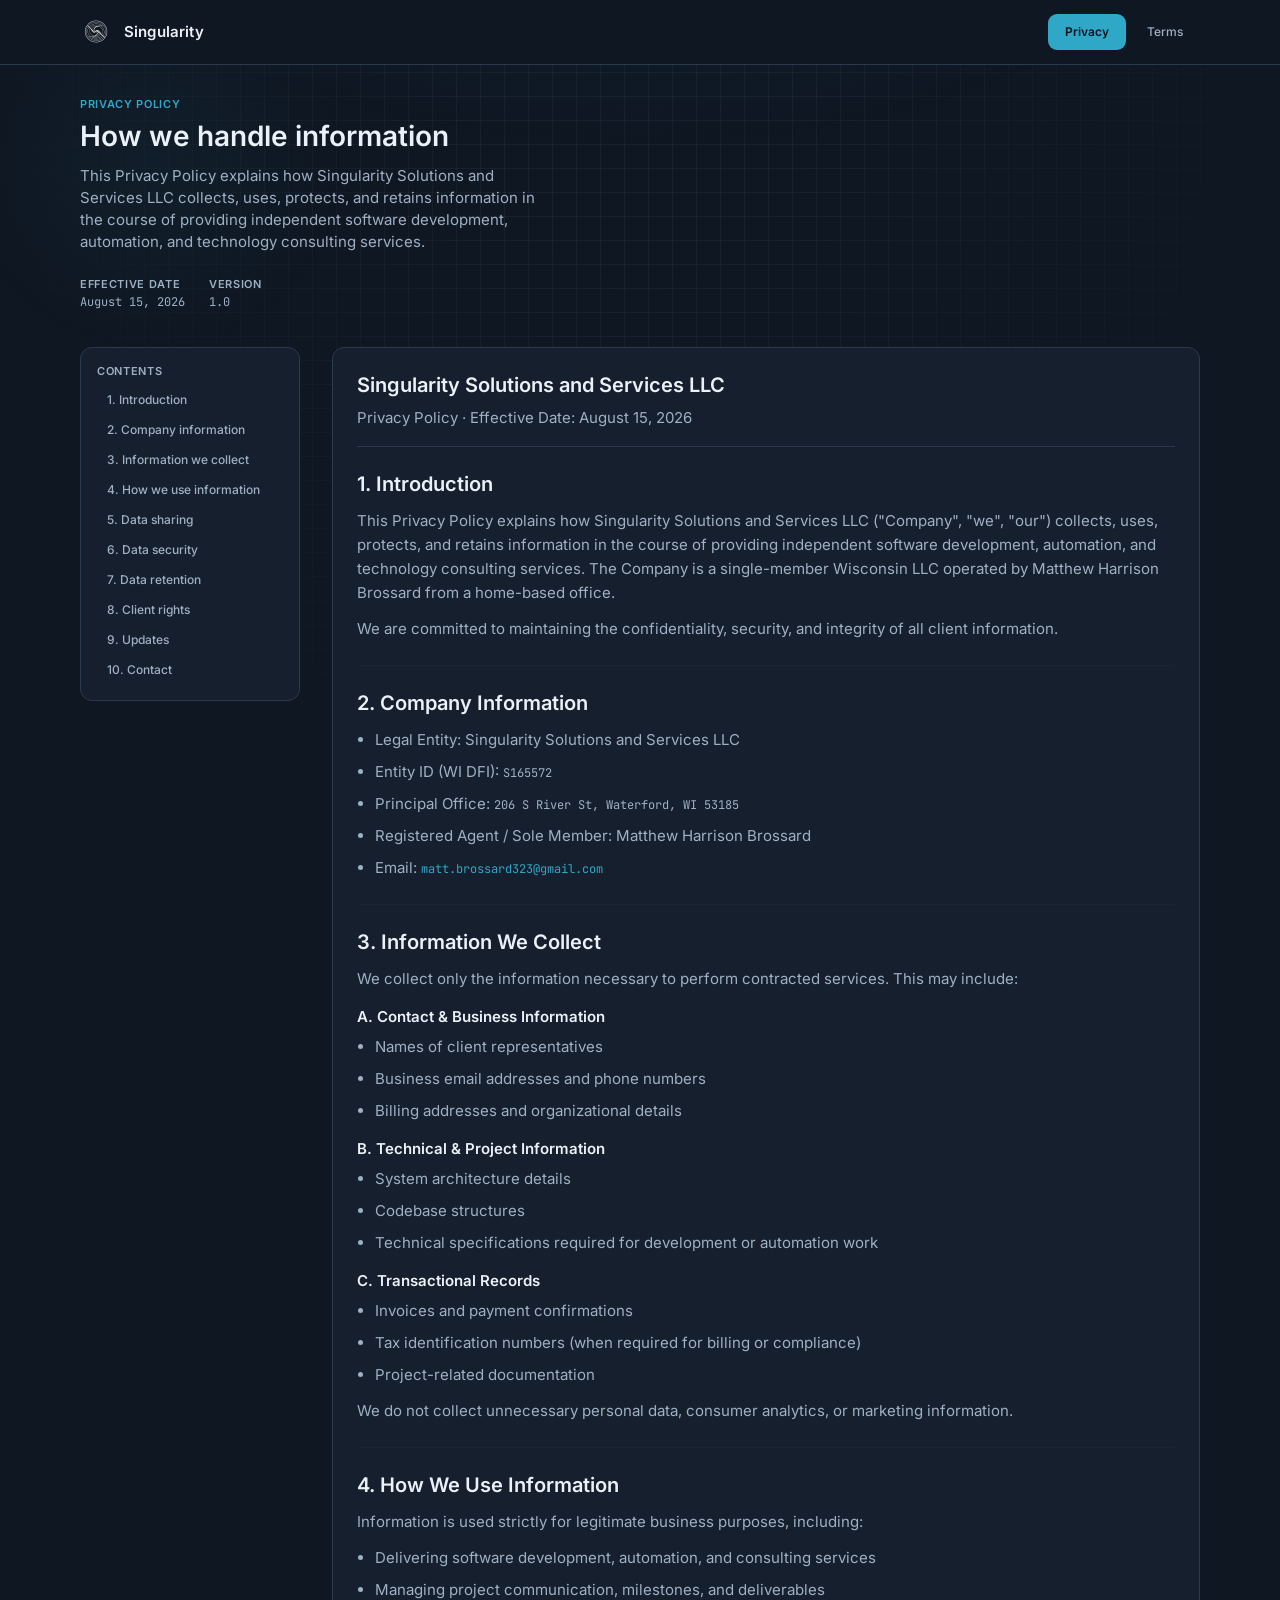
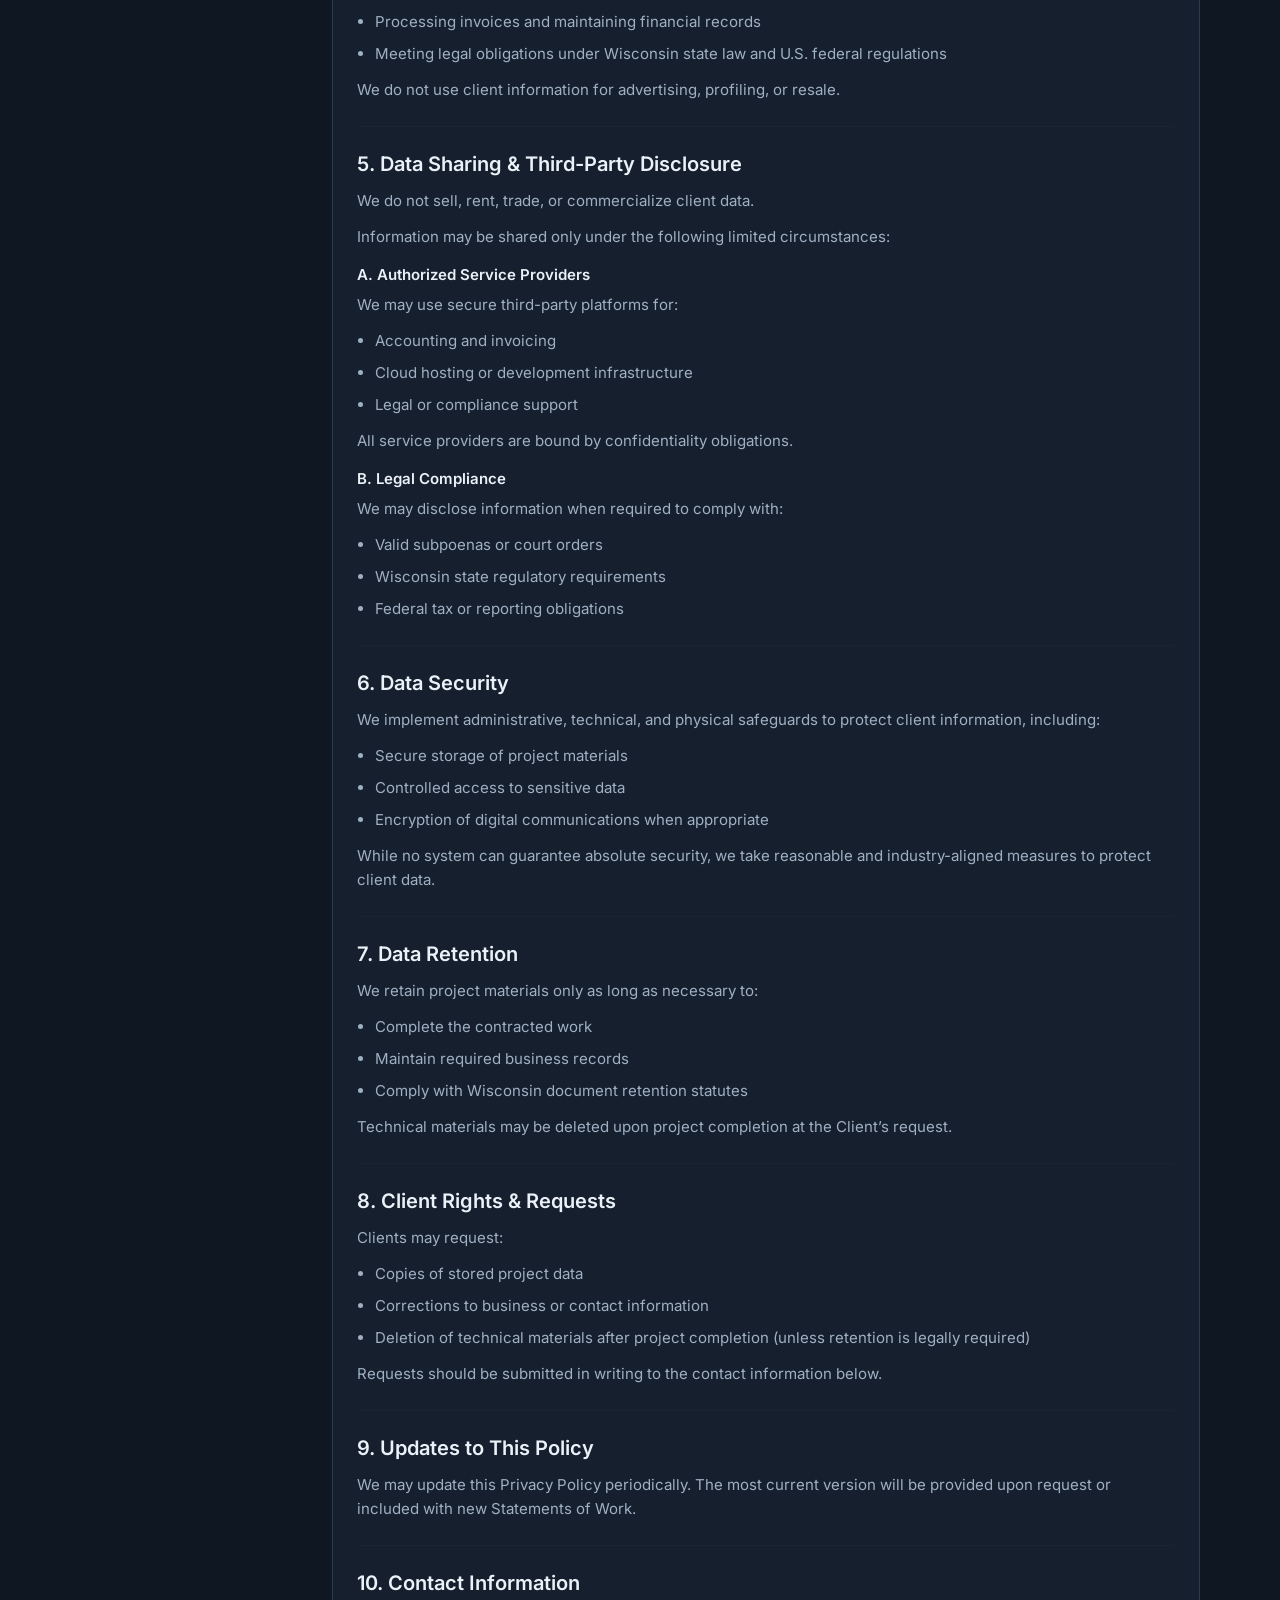
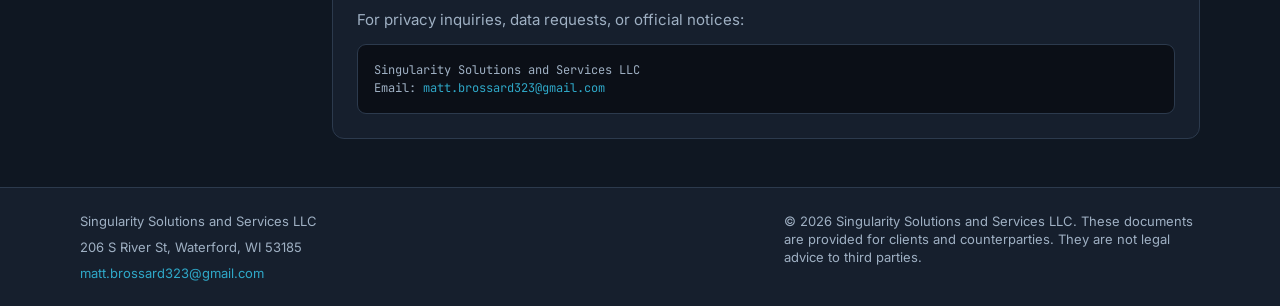
==== privacy/index.html @ 11f43c8f "Publish the company legal site so Cloudflare can deploy from GitHub. Co-authored-by: Cursor <cursora" ====
<!DOCTYPE html>
<html lang="en">
<head>
  <meta charset="utf-8">
  <meta name="viewport" content="width=device-width, initial-scale=1">
  <title>Privacy Policy — Singularity Solutions and Services LLC</title>
  <meta name="description" content="Privacy Policy for Singularity Solutions and Services LLC. Effective August 15, 2026.">
  <meta name="theme-color" content="#0F1722">
  <link rel="icon" href="../assets/img/favicon.svg" type="image/svg+xml">
  <link rel="apple-touch-icon" href="../assets/img/apple-touch-icon.png">
  <link rel="stylesheet" href="../assets/css/styles.css">
</head>
<body>
  <a class="skip-link" href="#content">Skip to content</a>
  <header class="site-header">
    <div class="wrap">
      <a class="brand" href="../">
        <img src="../assets/img/singularity-mark.png" width="32" height="32" alt="">
        <span class="brand-name">Singularity</span>
      </a>
      <nav class="site-nav" aria-label="Primary">
        <a href="./" aria-current="page">Privacy</a>
        <a href="../terms/">Terms</a>
      </nav>
    </div>
  </header>

  <main id="content">
    <div class="wrap">
      <header class="page-hero">
        <p class="eyebrow">Privacy Policy</p>
        <h1>How we handle information</h1>
        <p class="lede">This Privacy Policy explains how Singularity Solutions and Services LLC collects, uses, protects, and retains information in the course of providing independent software development, automation, and technology consulting services.</p>
        <dl class="meta-row">
          <div>
            <dt>Effective date</dt>
            <dd>August 15, 2026</dd>
          </div>
          <div>
            <dt>Version</dt>
            <dd>1.0</dd>
          </div>
        </dl>
      </header>

      <div class="doc-layout">
        <nav class="toc" aria-label="Contents">
          <p class="eyebrow">Contents</p>
          <ol>
            <li><a href="#introduction">1. Introduction</a></li>
            <li><a href="#company">2. Company information</a></li>
            <li><a href="#collect">3. Information we collect</a></li>
            <li><a href="#use">4. How we use information</a></li>
            <li><a href="#sharing">5. Data sharing</a></li>
            <li><a href="#security">6. Data security</a></li>
            <li><a href="#retention">7. Data retention</a></li>
            <li><a href="#rights">8. Client rights</a></li>
            <li><a href="#updates">9. Updates</a></li>
            <li><a href="#contact">10. Contact</a></li>
          </ol>
        </nav>

        <article class="doc">
          <header>
            <h2>Singularity Solutions and Services LLC</h2>
            <p>Privacy Policy · Effective Date: August 15, 2026</p>
          </header>

          <section id="introduction">
            <h2>1. Introduction</h2>
            <p>This Privacy Policy explains how Singularity Solutions and Services LLC ("Company", "we", "our") collects, uses, protects, and retains information in the course of providing independent software development, automation, and technology consulting services. The Company is a single-member Wisconsin LLC operated by Matthew Harrison Brossard from a home-based office.</p>
            <p>We are committed to maintaining the confidentiality, security, and integrity of all client information.</p>
          </section>

          <section id="company">
            <h2>2. Company Information</h2>
            <ul>
              <li>Legal Entity: Singularity Solutions and Services LLC</li>
              <li>Entity ID (WI DFI): <span class="mono">S165572</span></li>
              <li>Principal Office: <span class="mono">206 S River St, Waterford, WI 53185</span></li>
              <li>Registered Agent / Sole Member: Matthew Harrison Brossard</li>
              <li>Email: <a class="mono" href="mailto:matt.brossard323@gmail.com">matt.brossard323@gmail.com</a></li>
            </ul>
          </section>

          <section id="collect">
            <h2>3. Information We Collect</h2>
            <p>We collect only the information necessary to perform contracted services. This may include:</p>
            <h3>A. Contact &amp; Business Information</h3>
            <ul>
              <li>Names of client representatives</li>
              <li>Business email addresses and phone numbers</li>
              <li>Billing addresses and organizational details</li>
            </ul>
            <h3>B. Technical &amp; Project Information</h3>
            <ul>
              <li>System architecture details</li>
              <li>Codebase structures</li>
              <li>Technical specifications required for development or automation work</li>
            </ul>
            <h3>C. Transactional Records</h3>
            <ul>
              <li>Invoices and payment confirmations</li>
              <li>Tax identification numbers (when required for billing or compliance)</li>
              <li>Project-related documentation</li>
            </ul>
            <p>We do not collect unnecessary personal data, consumer analytics, or marketing information.</p>
          </section>

          <section id="use">
            <h2>4. How We Use Information</h2>
            <p>Information is used strictly for legitimate business purposes, including:</p>
            <ul>
              <li>Delivering software development, automation, and consulting services</li>
              <li>Managing project communication, milestones, and deliverables</li>
              <li>Processing invoices and maintaining financial records</li>
              <li>Meeting legal obligations under Wisconsin state law and U.S. federal regulations</li>
            </ul>
            <p>We do not use client information for advertising, profiling, or resale.</p>
          </section>

          <section id="sharing">
            <h2>5. Data Sharing &amp; Third-Party Disclosure</h2>
            <p>We do not sell, rent, trade, or commercialize client data.</p>
            <p>Information may be shared only under the following limited circumstances:</p>
            <h3>A. Authorized Service Providers</h3>
            <p>We may use secure third-party platforms for:</p>
            <ul>
              <li>Accounting and invoicing</li>
              <li>Cloud hosting or development infrastructure</li>
              <li>Legal or compliance support</li>
            </ul>
            <p>All service providers are bound by confidentiality obligations.</p>
            <h3>B. Legal Compliance</h3>
            <p>We may disclose information when required to comply with:</p>
            <ul>
              <li>Valid subpoenas or court orders</li>
              <li>Wisconsin state regulatory requirements</li>
              <li>Federal tax or reporting obligations</li>
            </ul>
          </section>

          <section id="security">
            <h2>6. Data Security</h2>
            <p>We implement administrative, technical, and physical safeguards to protect client information, including:</p>
            <ul>
              <li>Secure storage of project materials</li>
              <li>Controlled access to sensitive data</li>
              <li>Encryption of digital communications when appropriate</li>
            </ul>
            <p>While no system can guarantee absolute security, we take reasonable and industry-aligned measures to protect client data.</p>
          </section>

          <section id="retention">
            <h2>7. Data Retention</h2>
            <p>We retain project materials only as long as necessary to:</p>
            <ul>
              <li>Complete the contracted work</li>
              <li>Maintain required business records</li>
              <li>Comply with Wisconsin document retention statutes</li>
            </ul>
            <p>Technical materials may be deleted upon project completion at the Client’s request.</p>
          </section>

          <section id="rights">
            <h2>8. Client Rights &amp; Requests</h2>
            <p>Clients may request:</p>
            <ul>
              <li>Copies of stored project data</li>
              <li>Corrections to business or contact information</li>
              <li>Deletion of technical materials after project completion (unless retention is legally required)</li>
            </ul>
            <p>Requests should be submitted in writing to the contact information below.</p>
          </section>

          <section id="updates">
            <h2>9. Updates to This Policy</h2>
            <p>We may update this Privacy Policy periodically. The most current version will be provided upon request or included with new Statements of Work.</p>
          </section>

          <section id="contact">
            <h2>10. Contact Information</h2>
            <p>For privacy inquiries, data requests, or official notices:</p>
            <address class="contact-block">
              Singularity Solutions and Services LLC<br>
              Email: <a href="mailto:matt.brossard323@gmail.com">matt.brossard323@gmail.com</a>
            </address>
          </section>
        </article>
      </div>
    </div>
  </main>

  <footer class="site-footer">
    <div class="wrap">
      <div>
        <p>Singularity Solutions and Services LLC</p>
        <p class="mono">206 S River St, Waterford, WI 53185</p>
        <p><a class="mono" href="mailto:matt.brossard323@gmail.com">matt.brossard323@gmail.com</a></p>
      </div>
      <p class="notice">© 2026 Singularity Solutions and Services LLC. These documents are provided for clients and counterparties. They are not legal advice to third parties.</p>
    </div>
  </footer>
</body>
</html>
---- assets/css/styles.css ----
@import "./singularity-tokens.css";

@font-face {
  font-family: "Inter";
  font-style: normal;
  font-weight: 400;
  font-display: swap;
  src: url("../fonts/inter-latin-400.woff2") format("woff2");
  unicode-range: U+0000-00FF, U+0131, U+0152-0153, U+02BB-02BC, U+02C6, U+02DA, U+02DC, U+0304, U+0308, U+0329, U+2000-206F, U+20AC, U+2122, U+2191, U+2193, U+2212, U+2215, U+FEFF, U+FFFD;
}

@font-face {
  font-family: "Inter";
  font-style: normal;
  font-weight: 500;
  font-display: swap;
  src: url("../fonts/inter-latin-500.woff2") format("woff2");
  unicode-range: U+0000-00FF, U+0131, U+0152-0153, U+02BB-02BC, U+02C6, U+02DA, U+02DC, U+0304, U+0308, U+0329, U+2000-206F, U+20AC, U+2122, U+2191, U+2193, U+2212, U+2215, U+FEFF, U+FFFD;
}

@font-face {
  font-family: "Inter";
  font-style: normal;
  font-weight: 600;
  font-display: swap;
  src: url("../fonts/inter-latin-600.woff2") format("woff2");
  unicode-range: U+0000-00FF, U+0131, U+0152-0153, U+02BB-02BC, U+02C6, U+02DA, U+02DC, U+0304, U+0308, U+0329, U+2000-206F, U+20AC, U+2122, U+2191, U+2193, U+2212, U+2215, U+FEFF, U+FFFD;
}

@font-face {
  font-family: "JetBrains Mono";
  font-style: normal;
  font-weight: 400;
  font-display: swap;
  src: url("../fonts/jetbrains-mono-latin-400.woff2") format("woff2");
  unicode-range: U+0000-00FF, U+0131, U+0152-0153, U+02BB-02BC, U+02C6, U+02DA, U+02DC, U+0304, U+0308, U+0329, U+2000-206F, U+20AC, U+2122, U+2191, U+2193, U+2212, U+2215, U+FEFF, U+FFFD;
}

*,
*::before,
*::after {
  box-sizing: border-box;
}

html {
  color-scheme: dark;
  scroll-behavior: smooth;
  scroll-padding-top: 72px;
}

body {
  margin: 0;
  min-height: 100vh;
  display: flex;
  flex-direction: column;
  font: var(--text-body);
  font-family: var(--font-ui);
  color: var(--color-text-secondary);
  background-color: var(--color-canvas);
}

body::before {
  content: "";
  pointer-events: none;
  position: fixed;
  inset: 0;
  z-index: 0;
  background-image:
    linear-gradient(rgba(255, 255, 255, 0.04) 1px, transparent 1px),
    linear-gradient(90deg, rgba(255, 255, 255, 0.04) 1px, transparent 1px);
  background-size: 24px 24px;
  mask-image: radial-gradient(ellipse at 50% 0%, black 20%, transparent 78%);
}

body::after {
  content: "";
  pointer-events: none;
  position: fixed;
  inset: 0;
  z-index: 0;
  background:
    radial-gradient(ellipse 70% 42% at 50% -8%, rgba(31, 95, 175, 0.10), transparent 58%),
    radial-gradient(circle 280px at 12% 18%, rgba(47, 168, 200, 0.05), transparent 70%);
}

img {
  max-width: 100%;
  height: auto;
}

a {
  color: var(--color-brand-cyan);
  text-decoration: none;
}

a:hover {
  text-decoration: underline;
  text-underline-offset: 3px;
}

a:focus-visible,
.btn:focus-visible,
.site-nav a:focus-visible {
  outline: 2px solid var(--color-brand-cyan);
  outline-offset: 2px;
}

.skip-link {
  position: absolute;
  left: var(--space-lg);
  top: -40px;
  z-index: 20;
  padding: var(--space-sm) var(--space-md);
  background: var(--color-surface-raised);
  color: var(--color-text-primary);
  border: 1px solid var(--color-border);
  border-radius: var(--radius-control);
}

.skip-link:focus {
  top: var(--space-sm);
}

.wrap {
  position: relative;
  z-index: 1;
  width: min(1120px, calc(100% - 48px));
  margin-inline: auto;
}

.site-header {
  position: sticky;
  top: 0;
  z-index: 10;
  background: var(--color-canvas);
  border-bottom: 1px solid var(--color-border);
}

.site-header .wrap {
  display: flex;
  align-items: center;
  justify-content: space-between;
  gap: var(--space-lg);
  min-height: 64px;
}

.brand {
  display: flex;
  align-items: center;
  gap: var(--space-md);
  color: var(--color-text-primary);
  text-decoration: none;
}

.brand:hover {
  text-decoration: none;
}

.brand img {
  width: 32px;
  height: 32px;
  display: block;
}

.brand-name {
  font: var(--text-h2);
  letter-spacing: 0.01em;
}

.site-nav {
  display: flex;
  gap: var(--space-xs);
}

.site-nav a {
  color: var(--color-text-secondary);
  text-decoration: none;
  font: var(--text-label);
  padding: 9px 16px;
  border-radius: var(--radius-control);
  border: 1px solid transparent;
}

.site-nav a:hover {
  color: var(--color-text-primary);
  background: var(--color-surface-raised);
  text-decoration: none;
}

.site-nav a[aria-current="page"] {
  color: var(--color-on-accent);
  background: var(--color-brand-cyan);
  font-weight: 600;
}

main {
  position: relative;
  z-index: 1;
  flex: 1;
}

.hero {
  display: grid;
  grid-template-columns: auto 1fr;
  gap: var(--space-3xl);
  align-items: center;
  padding: var(--space-3xl) 0 var(--space-2xl);
}

.mark-frame {
  position: relative;
  width: 160px;
  height: 160px;
  display: grid;
  place-items: center;
  flex-shrink: 0;
}

.mark-frame::before,
.mark-frame::after {
  content: "";
  position: absolute;
  inset: 0;
  pointer-events: none;
}

.mark-frame::before {
  border: 1px solid var(--color-border);
  border-radius: 50%;
  opacity: 0.9;
}

.mark-frame::after {
  background:
    linear-gradient(var(--color-border), var(--color-border)) center / 100% 1px no-repeat,
    linear-gradient(var(--color-border), var(--color-border)) center / 1px 100% no-repeat;
  opacity: 0.55;
  mask-image: radial-gradient(circle, transparent 42%, black 43%);
}

.mark-frame img {
  width: 96px;
  height: 96px;
  position: relative;
  z-index: 1;
}

.eyebrow {
  margin: 0 0 var(--space-sm);
  font: var(--text-eyebrow);
  color: var(--color-brand-cyan);
  text-transform: uppercase;
  letter-spacing: 0.06em;
}

.hero h1,
.page-hero h1,
.error-page h1 {
  margin: 0 0 var(--space-md);
  font: var(--text-display);
  color: var(--color-text-primary);
}

.hero h1 {
  max-width: 18ch;
}

.lede {
  margin: 0 0 var(--space-xl);
  max-width: 52ch;
  font: 400 15px/22px var(--font-ui);
}

.meta-row {
  display: flex;
  flex-wrap: wrap;
  gap: var(--space-sm) var(--space-xl);
  font: var(--text-mono);
  color: var(--color-text-muted);
}

.meta-row dt {
  font: var(--text-eyebrow);
  color: var(--color-text-muted);
  text-transform: uppercase;
  letter-spacing: 0.06em;
  margin: 0 0 2px;
}

.meta-row dd {
  margin: 0;
  color: var(--color-text-secondary);
}

.card-grid {
  display: grid;
  grid-template-columns: 1fr 1fr;
  gap: var(--space-xl);
  padding-bottom: var(--space-2xl);
}

.product-section {
  padding-bottom: var(--space-3xl);
}

.product-grid {
  list-style: none;
  margin: 0;
  padding: 0;
  display: grid;
  grid-template-columns: repeat(4, minmax(0, 1fr));
  gap: var(--space-xl);
}

.product {
  display: flex;
  flex-direction: column;
  align-items: center;
  text-align: center;
  gap: var(--space-md);
  padding: var(--space-lg) var(--space-md);
  background: var(--color-surface);
  border: 1px solid var(--color-border);
  border-radius: var(--radius-card);
}

.product-icon {
  width: 96px;
  height: 96px;
  border-radius: 22px;
  display: block;
}

.product h2 {
  margin: 0;
  font: var(--text-h2);
  color: var(--color-text-primary);
}

.product p {
  margin: 0;
  max-width: 24ch;
  font: 400 13px/18px var(--font-ui);
  color: var(--color-text-secondary);
}

.card {
  display: flex;
  flex-direction: column;
  gap: var(--space-md);
  padding: var(--space-lg);
  background: var(--color-surface);
  border: 1px solid var(--color-border);
  border-radius: var(--radius-card);
  color: inherit;
  text-decoration: none;
  min-height: 168px;
}

.card:hover {
  background: var(--color-surface-raised);
  text-decoration: none;
}

.card h2 {
  margin: 0;
  font: var(--text-h1);
  color: var(--color-text-primary);
}

.card p {
  margin: 0;
  flex: 1;
}

.card-action {
  font: var(--text-label);
  color: var(--color-brand-cyan);
  font-weight: 600;
}

.page-hero {
  padding: var(--space-2xl) 0 var(--space-xl);
}

.page-hero h1 {
  max-width: none;
}

.doc-layout {
  display: grid;
  grid-template-columns: 220px minmax(0, 1fr);
  gap: var(--space-2xl);
  align-items: start;
  padding-bottom: var(--space-3xl);
}

.toc {
  position: sticky;
  top: 88px;
  padding: var(--space-lg);
  background: var(--color-surface);
  border: 1px solid var(--color-border);
  border-radius: var(--radius-card);
}

.toc .eyebrow {
  color: var(--color-text-muted);
}

.toc ol {
  list-style: none;
  margin: 0;
  padding: 0;
  display: grid;
  gap: 2px;
}

.toc a {
  display: block;
  color: var(--color-text-secondary);
  text-decoration: none;
  font: var(--text-label);
  padding: 6px 8px;
  border-radius: var(--radius-badge);
  border-left: 2px solid transparent;
}

.toc a:hover {
  color: var(--color-text-primary);
  background: var(--color-surface-raised);
}

.doc {
  padding: var(--space-xl);
  background: var(--color-surface);
  border: 1px solid var(--color-border);
  border-radius: var(--radius-card);
}

.doc > header {
  margin-bottom: var(--space-xl);
  padding-bottom: var(--space-lg);
  border-bottom: 1px solid var(--color-border);
}

.doc > header h2 {
  margin: 0 0 var(--space-sm);
  font: var(--text-h1);
  color: var(--color-text-primary);
}

.doc section + section {
  margin-top: var(--space-xl);
  padding-top: var(--space-xl);
  border-top: 1px solid var(--color-border-subtle);
}

.doc h2 {
  margin: 0 0 var(--space-md);
  font: var(--text-h1);
  color: var(--color-text-primary);
}

.doc h3 {
  margin: var(--space-lg) 0 var(--space-sm);
  font: var(--text-h2);
  color: var(--color-text-primary);
}

.doc p,
.doc li {
  font: 400 15px/24px var(--font-ui);
}

.doc p {
  margin: 0 0 var(--space-md);
}

.doc p:last-child,
.doc ul:last-child {
  margin-bottom: 0;
}

.doc ul {
  margin: 0 0 var(--space-md);
  padding-left: 1.15rem;
}

.doc li + li {
  margin-top: var(--space-sm);
}

.doc .mono,
address {
  font: var(--text-mono);
  font-style: normal;
}

.contact-block {
  margin: 0;
  padding: var(--space-lg);
  background: var(--color-surface-sunken);
  border: 1px solid var(--color-border);
  border-radius: var(--radius-control);
}

.site-footer {
  position: relative;
  z-index: 1;
  margin-top: auto;
  border-top: 1px solid var(--color-border);
  background: var(--color-surface);
}

.site-footer .wrap {
  display: flex;
  justify-content: space-between;
  gap: var(--space-xl);
  padding: var(--space-xl) 0;
}

.site-footer p {
  margin: 0 0 var(--space-sm);
}

.site-footer p:last-child {
  margin-bottom: 0;
}

.notice {
  max-width: 52ch;
}

.error-page {
  text-align: left;
  padding: var(--space-3xl) 0;
}

.btn {
  display: inline-flex;
  align-items: center;
  justify-content: center;
  padding: 9px 16px;
  border-radius: var(--radius-control);
  border: 1px solid var(--color-border);
  background: var(--color-surface-raised);
  color: var(--color-text-primary);
  font: 600 13px/1 var(--font-ui);
  text-decoration: none;
}

.btn:hover {
  text-decoration: none;
  border-color: var(--color-brand-cyan);
}

.btn-primary {
  background: var(--color-signal-green);
  border-color: var(--color-signal-green);
  color: var(--color-on-accent);
}

.btn-primary:hover {
  background: var(--color-green-dim);
  border-color: var(--color-green-dim);
}

@media (max-width: 860px) {
  .hero,
  .doc-layout,
  .card-grid,
  .site-footer .wrap {
    grid-template-columns: 1fr;
    display: grid;
  }

  .product-grid {
    grid-template-columns: 1fr 1fr;
  }

  .hero {
    justify-items: start;
  }

  .toc {
    position: static;
  }

  .site-header .wrap {
    min-height: 56px;
  }

}

@media (max-width: 560px) {
  .wrap {
    width: min(1120px, calc(100% - 32px));
  }

  .product-grid {
    grid-template-columns: 1fr;
  }

  .site-nav a {
    padding: 9px 12px;
  }

  .mark-frame {
    width: 120px;
    height: 120px;
  }

  .mark-frame img {
    width: 72px;
    height: 72px;
  }
}

@media print {
  body,
  .doc,
  .site-footer,
  .site-header {
    background: #fff;
    color: #16202b;
  }

  body::before,
  body::after,
  .site-nav,
  .toc,
  .skip-link,
  .mark-frame::before,
  .mark-frame::after {
    display: none;
  }

  a {
    color: inherit;
    text-decoration: underline;
  }

  .doc,
  .card,
  .contact-block {
    border-color: #d5dee8;
    background: #fff;
  }
}
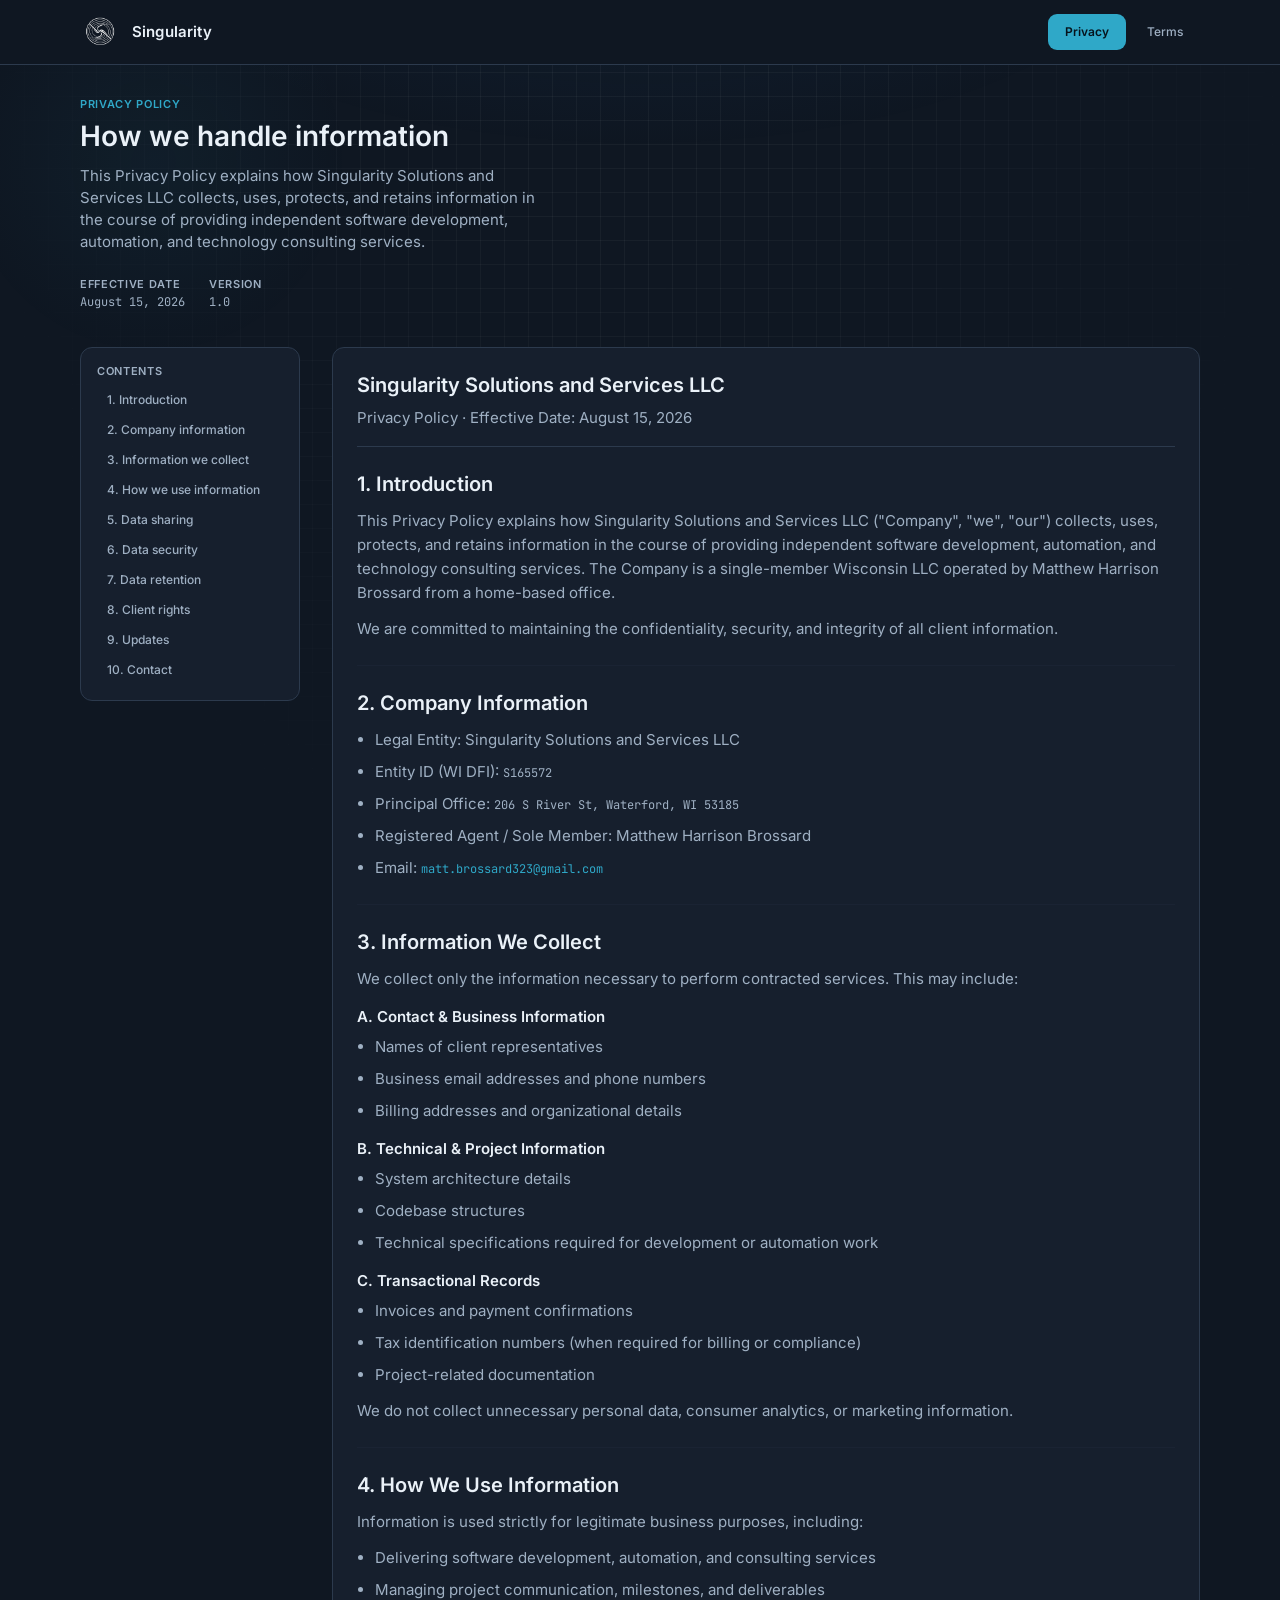
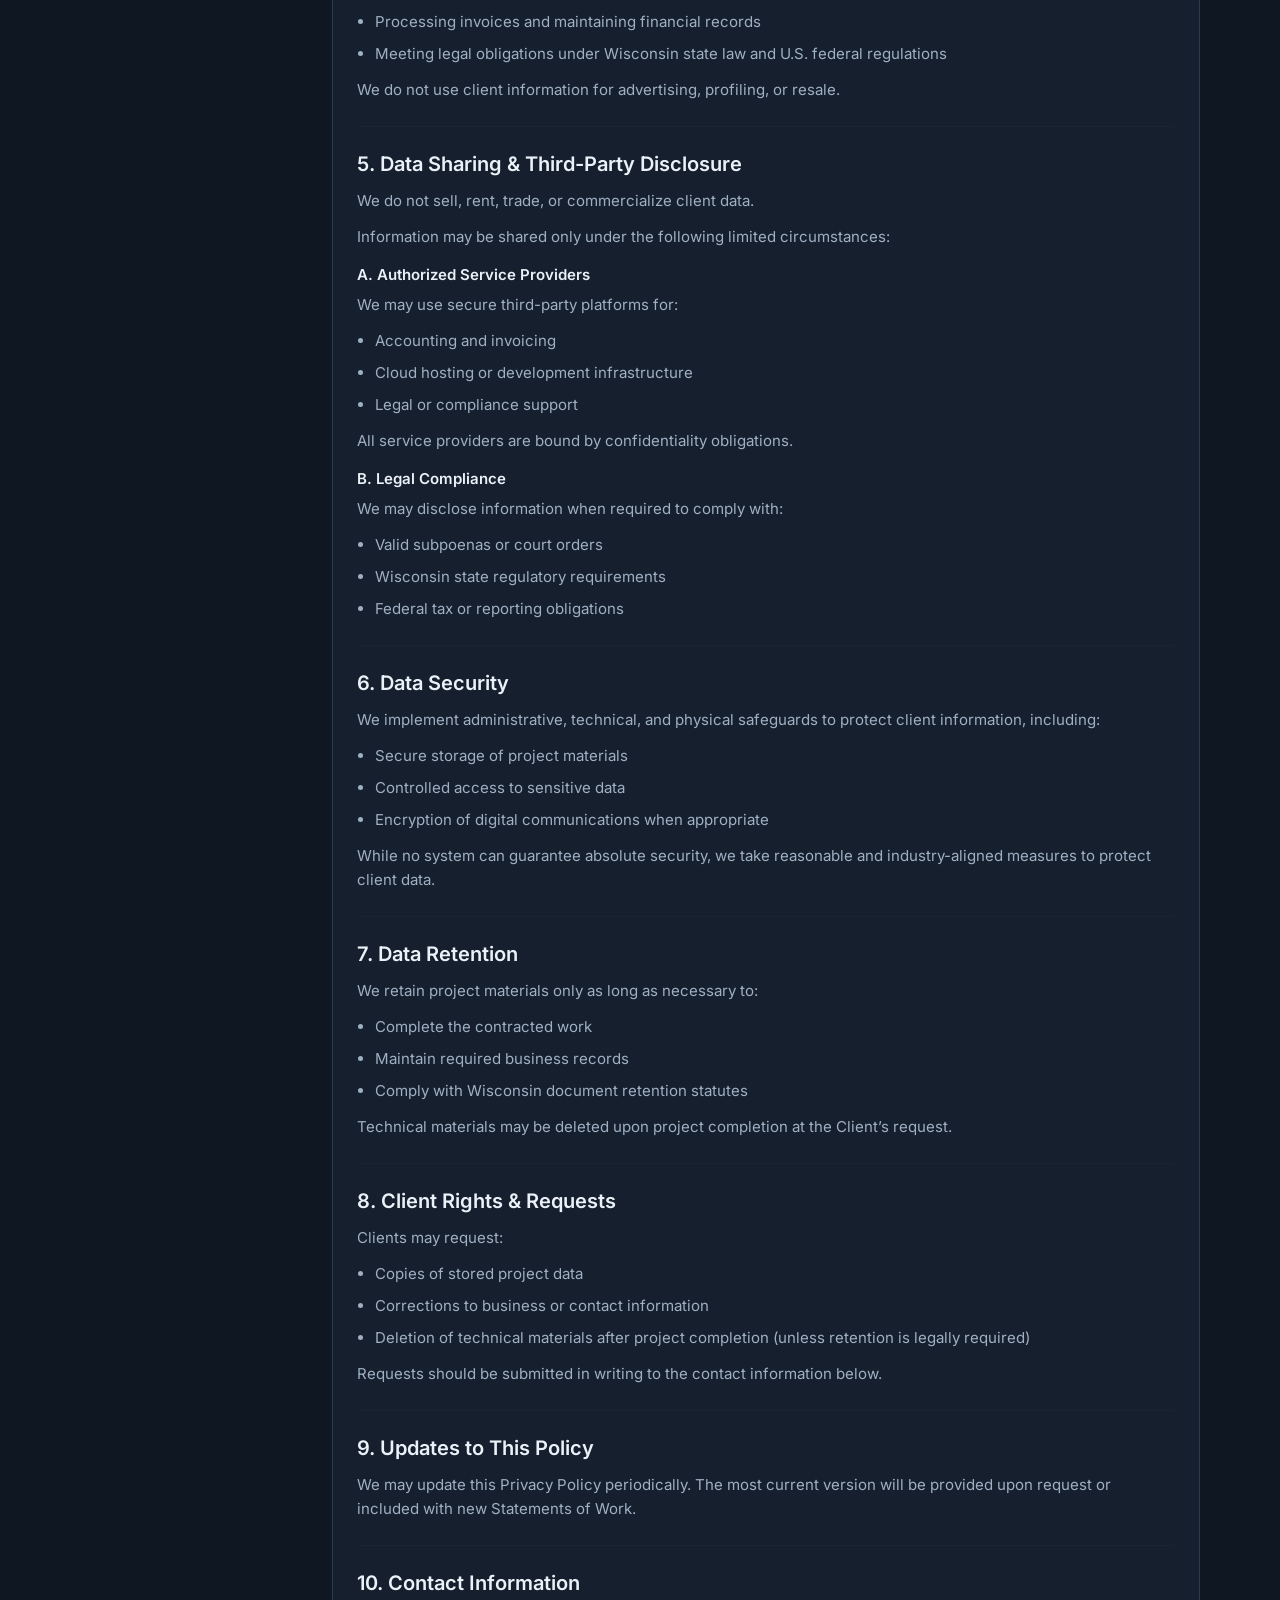
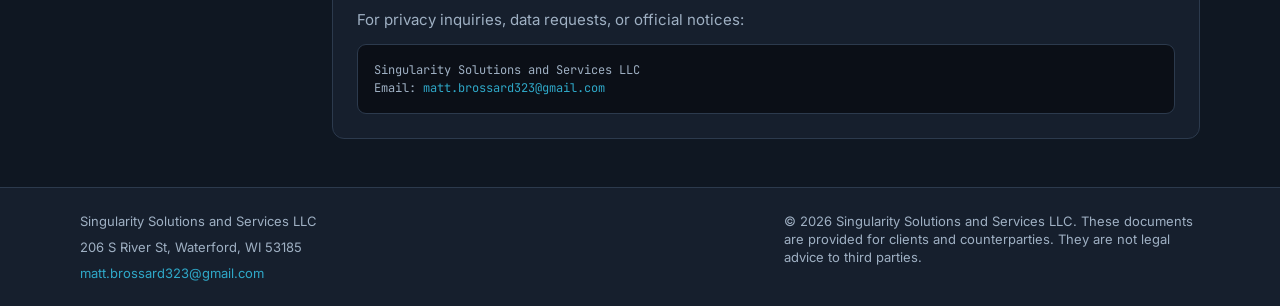
==== commit 9fdacc0d: "Enlarge the header mark so the top bar reads more clearly. Co-authored-by: Cursor <cursoragent@curso" ====
--- a/privacy/index.html
+++ b/privacy/index.html
@@ -15,7 +15,7 @@
   <header class="site-header">
     <div class="wrap">
       <a class="brand" href="../">
-        <img src="../assets/img/singularity-mark.png" width="32" height="32" alt="">
+        <img src="../assets/img/singularity-mark.png" width="40" height="40" alt="">
         <span class="brand-name">Singularity</span>
       </a>
       <nav class="site-nav" aria-label="Primary">
--- a/assets/css/styles.css
+++ b/assets/css/styles.css
@@ -157,8 +157,8 @@
 }
 
 .brand img {
-  width: 32px;
-  height: 32px;
+  width: 40px;
+  height: 40px;
   display: block;
 }
 
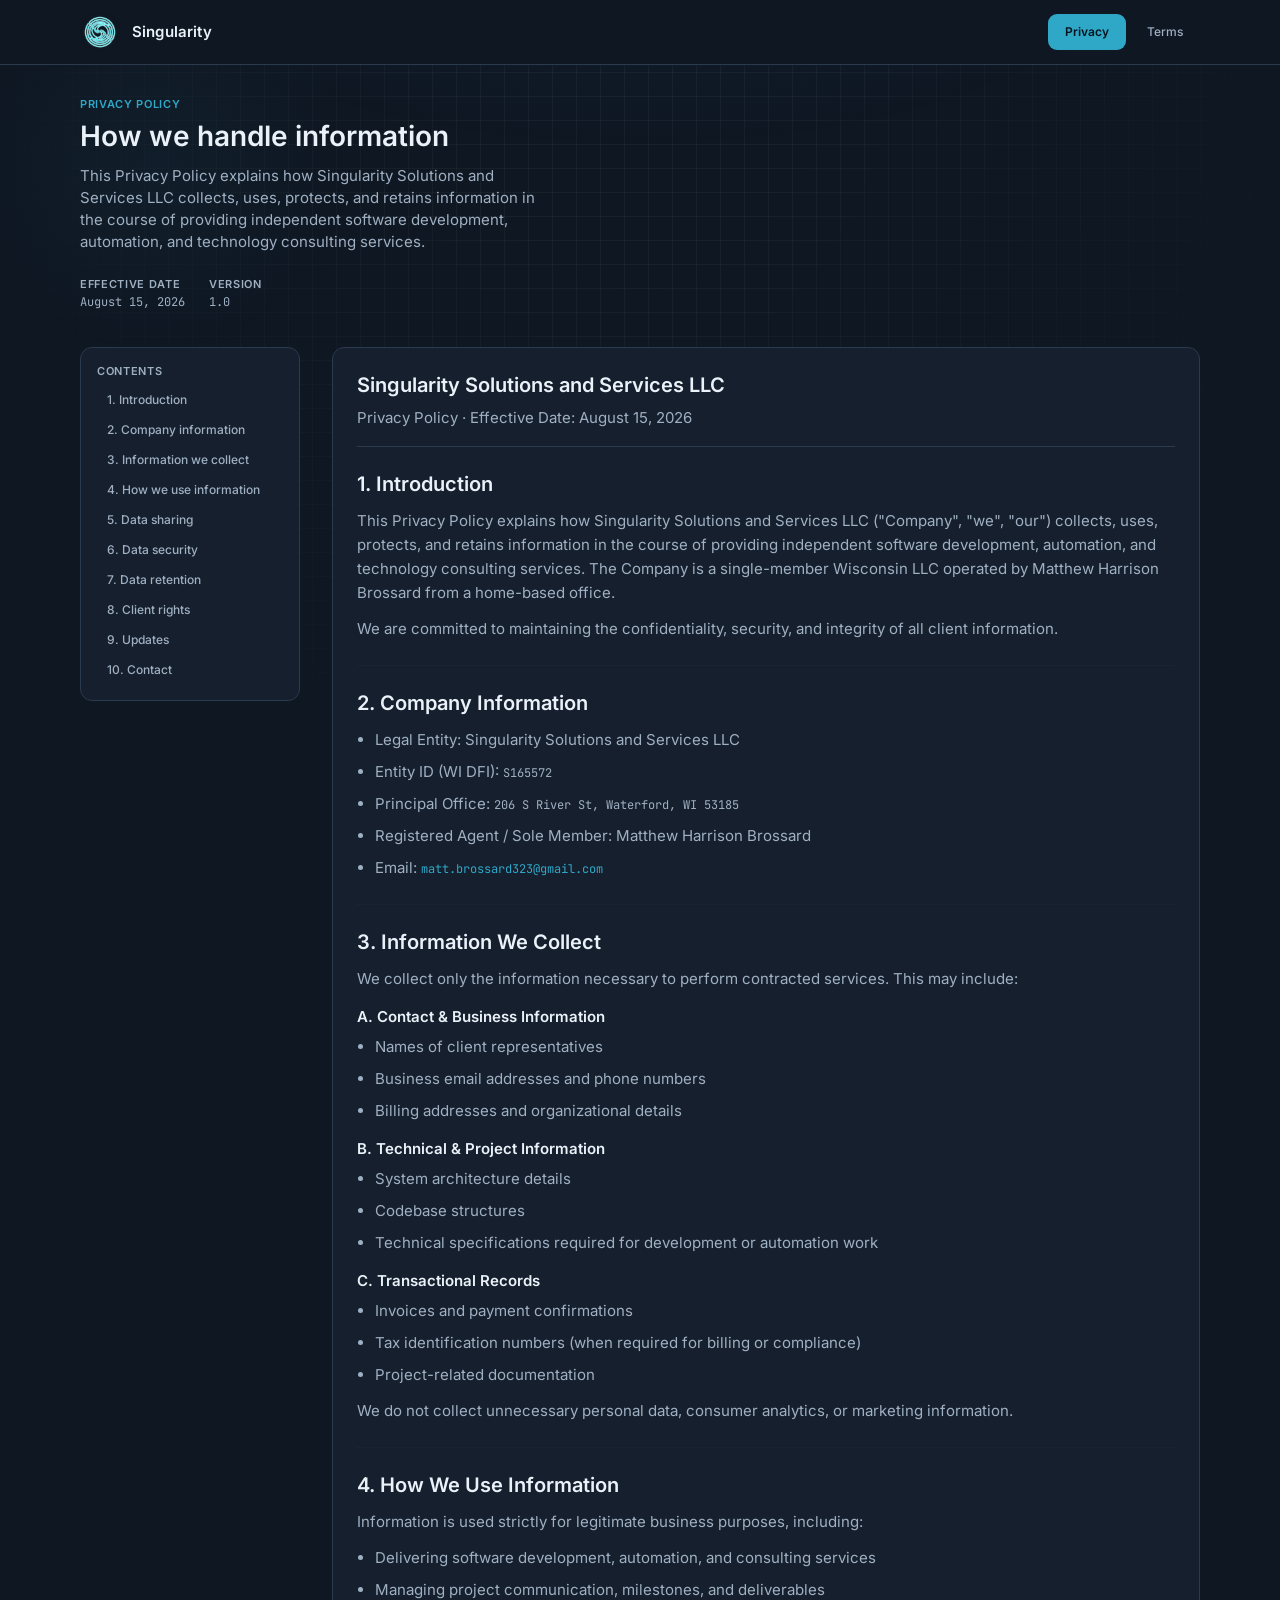
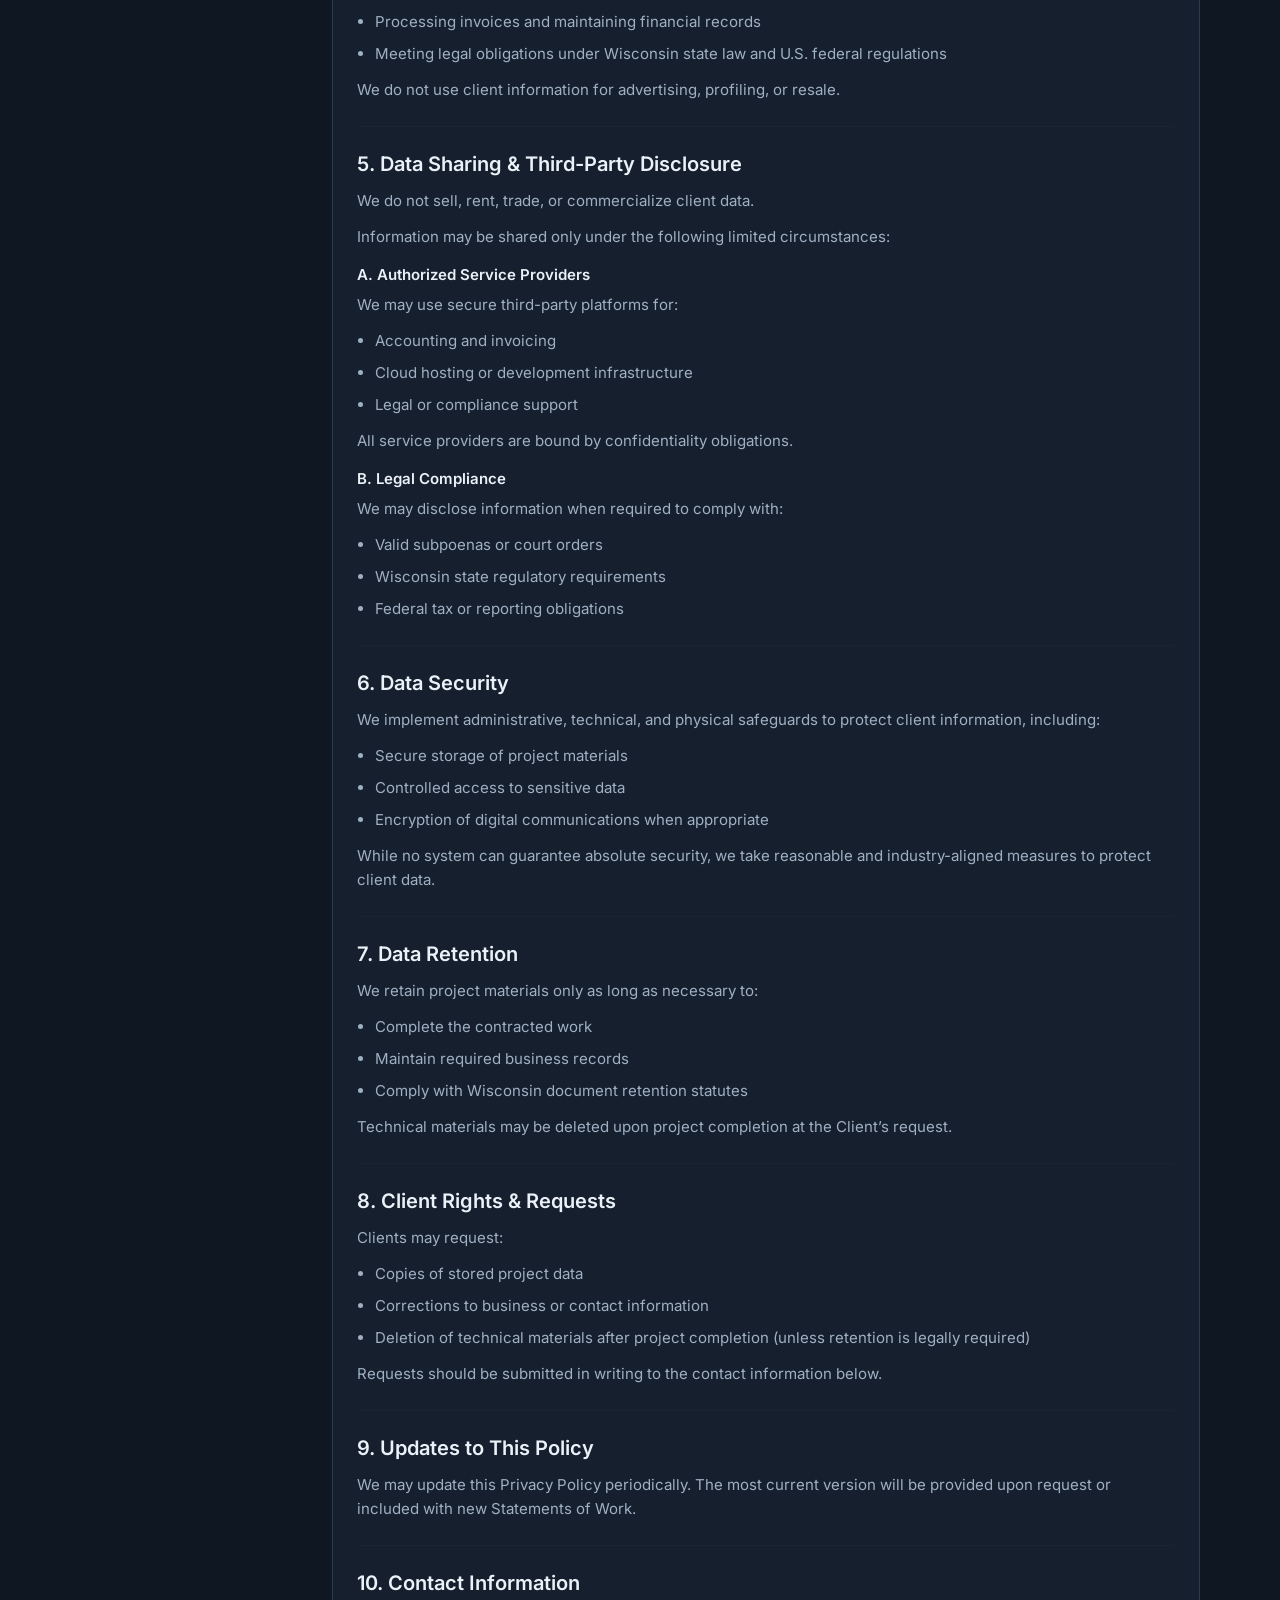
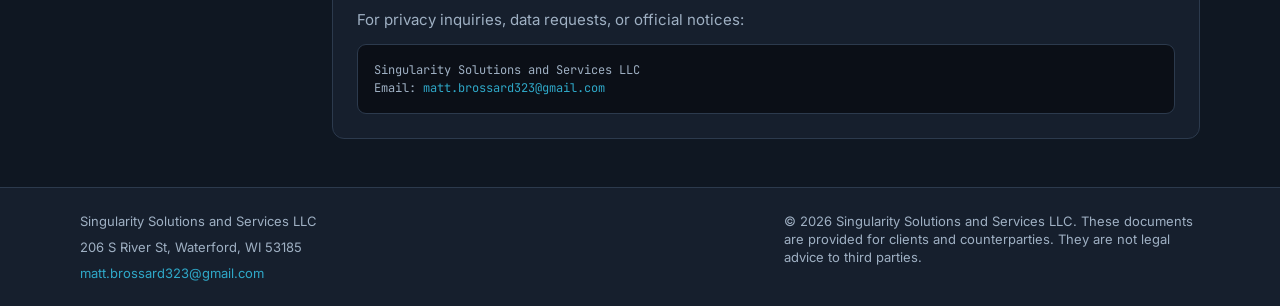
==== commit 000f0258: "Replace the dim LLC mark with the brighter neon logo and use it as the favicon. Co-authored-by: Curs" ====
--- a/privacy/index.html
+++ b/privacy/index.html
@@ -6,7 +6,7 @@
   <title>Privacy Policy — Singularity Solutions and Services LLC</title>
   <meta name="description" content="Privacy Policy for Singularity Solutions and Services LLC. Effective August 15, 2026.">
   <meta name="theme-color" content="#0F1722">
-  <link rel="icon" href="../assets/img/favicon.svg" type="image/svg+xml">
+  <link rel="icon" href="../assets/img/favicon.png" type="image/png" sizes="64x64">
   <link rel="apple-touch-icon" href="../assets/img/apple-touch-icon.png">
   <link rel="stylesheet" href="../assets/css/styles.css">
 </head>
--- a/assets/css/styles.css
+++ b/assets/css/styles.css
@@ -308,7 +308,7 @@
   margin: 0;
   padding: 0;
   display: grid;
-  grid-template-columns: repeat(4, minmax(0, 1fr));
+  grid-template-columns: repeat(5, minmax(0, 1fr));
   gap: var(--space-xl);
 }
 
@@ -579,6 +579,13 @@
     grid-template-columns: 1fr 1fr;
   }
 
+  .product:last-child {
+    grid-column: 1 / -1;
+    width: 100%;
+    max-width: calc((100% - var(--space-xl)) / 2);
+    justify-self: center;
+  }
+
   .hero {
     justify-items: start;
   }
@@ -600,6 +607,10 @@
 
   .product-grid {
     grid-template-columns: 1fr;
+  }
+
+  .product:last-child {
+    max-width: none;
   }
 
   .site-nav a {
